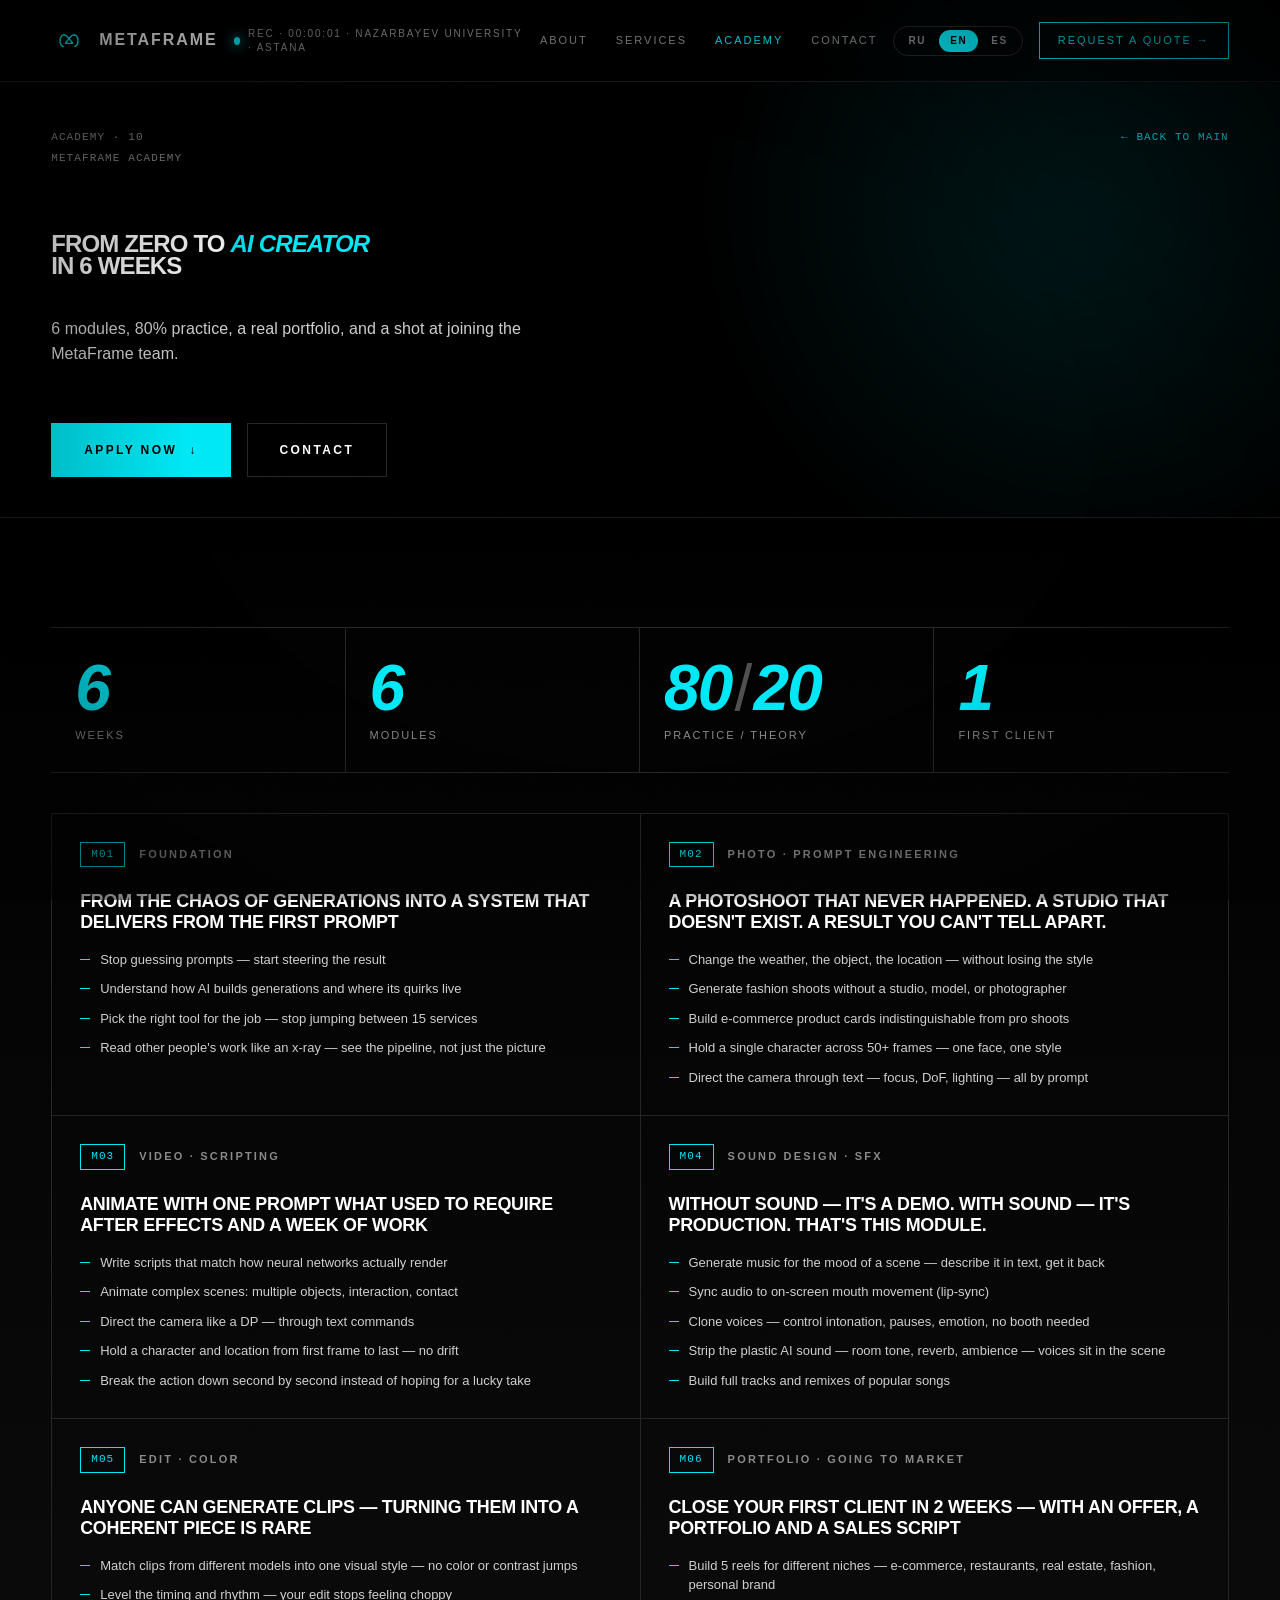
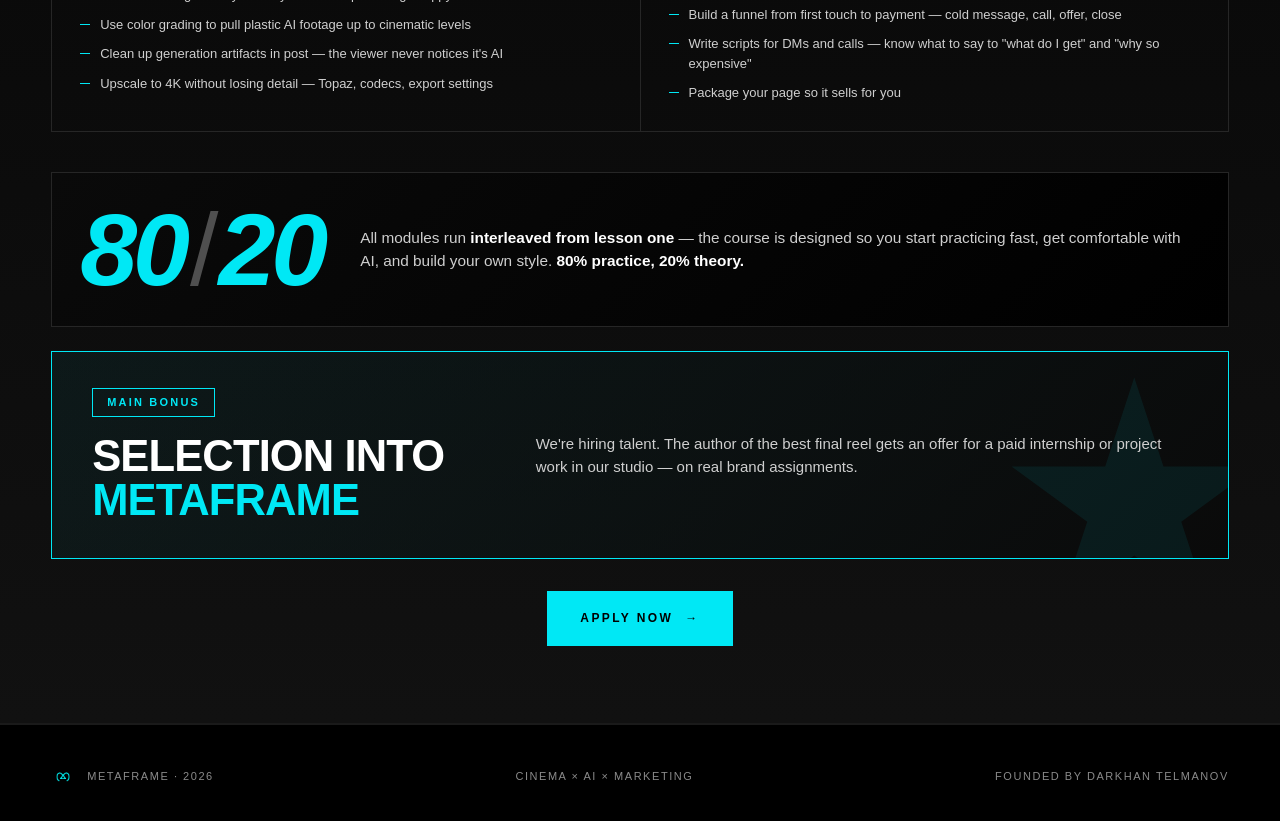
==== academy.html @ d2f4703b "Add files via upload" ====
<!DOCTYPE html>
<html lang="ru">
<head>
<meta charset="UTF-8">
<meta name="viewport" content="width=device-width, initial-scale=1.0">
<title>MetaFrame Academy — От нуля до AI-креатора за 6 недель</title>
<link rel="icon" type="image/png" href="logo.PNG">
<link href="https://fonts.cdnfonts.com/css/gilroy-bold" rel="stylesheet">
<link rel="stylesheet" href="styles.css">
</head>
<body>

<nav class="nav">
<div class="nav-logo"><a href="metaframe.html" style="display:flex;align-items:center;gap:12px"><img src="logo.PNG" alt="MetaFrame"><span class="nav-logo-text">MetaFrame</span></a></div>
<div class="rec-indicator"><span class="rec-dot"></span><span class="rec-text">REC · Nazarbayev University · Astana</span></div>
<div class="nav-menu">
<a href="metaframe.html#about" data-i18n="nav.about">О нас</a>
<a href="metaframe.html#showreel" data-i18n="nav.services">Услуги</a>
<a href="academy.html" class="current" data-i18n="nav.academy">Академия</a>
<a href="metaframe.html#contact" data-i18n="nav.contacts">Контакты</a>
</div>
<div class="lang-switch" role="group" aria-label="Language">
<button class="lang-btn" data-lang="ru" type="button">RU</button>
<button class="lang-btn" data-lang="en" type="button">EN</button>
<button class="lang-btn" data-lang="es" type="button">ES</button>
</div>
<a href="metaframe.html#contact" class="nav-cta" data-i18n="nav.cta">Запросить смету →</a>
</nav>

<section class="hero" style="min-height:auto;padding-top:130px;padding-bottom:40px">
<div class="hero-bg"></div>
<div class="container">
<div class="hero-top reveal">
<div class="hero-top-left">
<span class="mono" data-i18n="course.eyebrow">Академия · 10</span>
<span class="mono" data-i18n="course.meta">MetaFrame Academy</span>
</div>
<div class="hero-coords">
<a href="metaframe.html" class="mono" style="color:var(--cyan);text-decoration:none" data-i18n="course.back_to_main">← На главную</a>
</div>
</div>
<h1 class="hero-title display reveal delay-1" data-i18n-html="course.title" style="margin-bottom:32px">От нуля до <span class="accent">AI-креатора</span><br>за 6 недель</h1>
<div class="hero-actions reveal delay-2">
<p class="hero-subtitle" data-i18n="course.lede">6 модулей, 80% практики, готовое портфолио и шанс попасть в команду MetaFrame.</p>
<div class="hero-cta-row">
<a href="#modules" class="btn btn-primary"><span data-i18n="course.cta">Подать заявку</span> <span class="arrow">↓</span></a>
<a href="metaframe.html#contact" class="btn btn-ghost" data-i18n="nav.contacts">Контакты</a>
</div>
</div>
</div>
</section>

<section class="academy" id="modules">
<div class="container">

<div class="academy-meta reveal">
<div class="a-stat"><div class="num">6</div><div class="lbl" data-i18n="course.s1">недель</div></div>
<div class="a-stat"><div class="num">6</div><div class="lbl" data-i18n="course.s2">модулей</div></div>
<div class="a-stat"><div class="num">80<span class="slash">/</span>20</div><div class="lbl" data-i18n="course.s3">практика / теория</div></div>
<div class="a-stat"><div class="num">1</div><div class="lbl" data-i18n="course.s4">первый клиент</div></div>
</div>

<div class="modules-grid reveal delay-1">
<article class="module-card">
<div class="module-head"><span class="module-num">M01</span><span class="module-tag" data-i18n="course.m1.tag">Фундамент</span></div>
<h3 class="module-title" data-i18n="course.m1.title">Из хаоса генераций — в систему, которая даёт результат с первого промпта</h3>
<ul class="module-list">
<li data-i18n="course.m1.b1">Перестаёшь угадывать промпты — начинаешь управлять результатом</li>
<li data-i18n="course.m1.b2">Разбираешься, как ИИ создаёт генерации и где у него тонкости</li>
<li data-i18n="course.m1.b3">Понимаешь, какой инструмент под какую задачу — без метаний между 15 сервисами</li>
<li data-i18n="course.m1.b4">Читаешь чужие работы как рентген — видишь не картинку, а пайплайн за ней</li>
</ul>
</article>
<article class="module-card">
<div class="module-head"><span class="module-num">M02</span><span class="module-tag" data-i18n="course.m2.tag">Фото · Промпт-инжиниринг</span></div>
<h3 class="module-title" data-i18n="course.m2.title">Фотосессия, которой не было. Студия, которая не существует. Результат, который не отличить.</h3>
<ul class="module-list">
<li data-i18n="course.m2.b1">Меняешь погоду, объект, локацию — без потери стиля</li>
<li data-i18n="course.m2.b2">Генерируешь fashion-фотосессии без студии, модели и фотографа</li>
<li data-i18n="course.m2.b3">Собираешь продуктовые карточки для e-commerce неотличимо от профи-съёмки</li>
<li data-i18n="course.m2.b4">Держишь единого персонажа на 50+ кадров — одно лицо, один стиль</li>
<li data-i18n="course.m2.b5">Управляешь камерой через текст — фокус, ГРИП, схема света, всё промптом</li>
</ul>
</article>
<article class="module-card">
<div class="module-head"><span class="module-num">M03</span><span class="module-tag" data-i18n="course.m3.tag">Видео · Сценаристика</span></div>
<h3 class="module-title" data-i18n="course.m3.title">Анимируешь одним промптом то, что раньше требовало After Effects и неделю работы</h3>
<ul class="module-list">
<li data-i18n="course.m3.b1">Пишешь сценарии под логику нейросетей — то, что модель реально отрендерит</li>
<li data-i18n="course.m3.b2">Анимируешь сложные сцены: несколько объектов, взаимодействие, контакт</li>
<li data-i18n="course.m3.b3">Управляешь камерой как оператор — через текстовые команды</li>
<li data-i18n="course.m3.b4">Держишь персонажа и локацию от первого кадра до последнего — без «дрифта»</li>
<li data-i18n="course.m3.b5">Раскладываешь действие по секундам, а не надеешься на случайный результат</li>
</ul>
</article>
<article class="module-card">
<div class="module-head"><span class="module-num">M04</span><span class="module-tag" data-i18n="course.m4.tag">Саунд-дизайн · SFX</span></div>
<h3 class="module-title" data-i18n="course.m4.title">Без звука — демка. Со звуком — продакшн. Разница — этот модуль.</h3>
<ul class="module-list">
<li data-i18n="course.m4.b1">Генерируешь музыку под настроение сцены — описываешь текстом, получаешь готовое</li>
<li data-i18n="course.m4.b2">Синхронизируешь звук с движением губ в кадре (lip-sync)</li>
<li data-i18n="course.m4.b3">Клонируешь голос — управляешь интонацией, паузами, эмоцией без диктора</li>
<li data-i18n="course.m4.b4">Убираешь «пластиковое» AI-звучание — комната, реверб, фон — голос садится в сцену</li>
<li data-i18n="course.m4.b5">Делаешь полноценные треки и ремиксы популярных песен</li>
</ul>
</article>
<article class="module-card">
<div class="module-head"><span class="module-num">M05</span><span class="module-tag" data-i18n="course.m5.tag">Монтаж · Колор</span></div>
<h3 class="module-title" data-i18n="course.m5.title">Сгенерировать отрывки может каждый — смонтировать в цельную картину единицы</h3>
<ul class="module-list">
<li data-i18n="course.m5.b1">Сводишь клипы из разных моделей в один визуальный стиль — без скачков цвета и контраста</li>
<li data-i18n="course.m5.b2">Выравниваешь тайминг и ритм — монтаж перестаёт быть обрывистым</li>
<li data-i18n="course.m5.b3">Колор-грейдингом вытягиваешь «пластиковую» AI-картинку до кинематографа</li>
<li data-i18n="course.m5.b4">Убираешь артефакты генерации на постпродакшне — зритель не замечает, что это AI</li>
<li data-i18n="course.m5.b5">Апскейлишь до 4K без потери деталей — Topaz, кодеки, настройки экспорта</li>
</ul>
</article>
<article class="module-card">
<div class="module-head"><span class="module-num">M06</span><span class="module-tag" data-i18n="course.m6.tag">Портфолио · Выход в рынок</span></div>
<h3 class="module-title" data-i18n="course.m6.title">Закрываешь первого клиента за 2 недели — с готовым оффером, портфолио и скриптом</h3>
<ul class="module-list">
<li data-i18n="course.m6.b1">Собираешь 5 роликов под разные ниши — e-commerce, рестораны, недвижимость, fashion, личный бренд</li>
<li data-i18n="course.m6.b2">Выстраиваешь воронку от первого касания до оплаты — холодное, созвон, оффер, закрытие</li>
<li data-i18n="course.m6.b3">Пишешь скрипты для переписки и созвонов — знаешь, что отвечать на «а что я получу» и «почему так дорого»</li>
<li data-i18n="course.m6.b4">Упаковываешь страницу так, чтобы она продавала за тебя</li>
</ul>
</article>
</div>

<div class="methodology reveal delay-2">
<div class="method-num">80<span class="slash">/</span>20</div>
<p class="method-text" data-i18n-html="course.method">Все модули идут <strong>в перемешку, начиная с первого урока</strong> — курс направлен на то, чтобы вы скорее начали практиковаться, привыкали к ИИ и нарабатывали свой стиль. <strong>80% практики, 20% теории.</strong></p>
</div>

<div class="academy-bonus reveal delay-3">
<div>
<span class="bonus-tag" data-i18n="course.bonus.tag">Главный бонус</span>
<h3 class="bonus-title" data-i18n-html="course.bonus.title">Отбор в <span style="color:var(--cyan)">MetaFrame</span></h3>
</div>
<p class="bonus-desc" data-i18n="course.bonus.desc">Мы ищем таланты. Автор лучшего финального ролика получает оффер на оплачиваемую стажировку или проектную работу в нашей студии — над реальными заказами для брендов.</p>
</div>

<div class="academy-cta-row reveal delay-3">
<a href="metaframe.html#contact" class="btn btn-primary"><span data-i18n="course.cta">Подать заявку</span> <span class="arrow">→</span></a>
</div>
</div>
</section>

<footer>
<div class="left"><img src="logo.PNG" alt="MetaFrame"><span>MetaFrame · 2026</span></div>
<div>Cinema × AI × Marketing</div>
<div data-i18n="footer.founded">Founded by Darkhan Telmanov</div>
</footer>

<script src="app.js"></script>
</body>
</html>
---- styles.css ----
:root{--bg:#000;--bg-2:#0a0a0a;--bg-3:#111;--line:#1a1a1a;--line-2:#262626;--cyan:#00E8F5;--cyan-soft:#00E8F526;--cyan-dim:#00E8F50d;--fg:#fff;--fg-2:#cfcfcf;--fg-3:#8a8a8a;--fg-4:#4f4f4f;--max:1440px;--gutter:clamp(20px,4vw,56px)}
*{margin:0;padding:0;box-sizing:border-box}
*::selection{background:var(--cyan);color:#000}
html{scroll-behavior:smooth}
body{background:var(--bg);color:var(--fg);font-family:'Gilroy','Helvetica Neue',Arial,sans-serif;font-weight:400;line-height:1.4;-webkit-font-smoothing:antialiased;-moz-osx-font-smoothing:grayscale;overflow-x:hidden}
body::before{content:"";position:fixed;inset:0;pointer-events:none;z-index:999;opacity:.04;mix-blend-mode:overlay;background-image:url("data:image/svg+xml;utf8,<svg xmlns='http://www.w3.org/2000/svg' width='200' height='200'><filter id='n'><feTurbulence type='fractalNoise' baseFrequency='0.9' numOctaves='3' stitchTiles='stitch'/></filter><rect width='100%25' height='100%25' filter='url(%23n)'/></svg>")}
body::after{content:"";position:fixed;inset:0;pointer-events:none;z-index:998;background:radial-gradient(ellipse at center,transparent 50%,rgba(0,0,0,.6) 100%)}
img{display:block;max-width:100%}
a{color:inherit;text-decoration:none}
.eyebrow{font-size:11px;font-weight:700;letter-spacing:.22em;text-transform:uppercase;color:var(--cyan);display:inline-flex;align-items:center;gap:10px}
.eyebrow::before{content:"";width:28px;height:1px;background:var(--cyan)}
.display{font-family:'Gilroy',sans-serif;font-weight:800;line-height:.92;letter-spacing:-.035em;text-transform:uppercase}
.h1{font-size:clamp(46px,8.5vw,140px)}
.h2{font-size:clamp(34px,5vw,72px)}
.h3{font-size:clamp(24px,3vw,42px)}
.lede{font-size:clamp(16px,1.4vw,20px);line-height:1.55;color:var(--fg-2);max-width:60ch;font-weight:400}
.mono{font-family:'JetBrains Mono','SF Mono',Menlo,monospace;font-size:11px;letter-spacing:.1em;color:var(--fg-3);text-transform:uppercase}
.nav{position:fixed;top:0;left:0;right:0;z-index:100;padding:22px var(--gutter);display:flex;align-items:center;justify-content:space-between;gap:16px;backdrop-filter:blur(12px);-webkit-backdrop-filter:blur(12px);background:rgba(0,0,0,.55);border-bottom:1px solid var(--line)}
.nav-logo{display:flex;align-items:center;gap:12px;flex-shrink:0}
.nav-logo img{width:36px;height:36px;object-fit:contain}
.nav-logo-text{font-weight:800;font-size:16px;letter-spacing:.12em;text-transform:uppercase}
.rec-indicator{display:flex;align-items:center;gap:8px;font-size:10px;letter-spacing:.18em;color:var(--fg-3);text-transform:uppercase}
.rec-dot{width:8px;height:8px;border-radius:50%;background:var(--cyan);box-shadow:0 0 12px var(--cyan);animation:blink 1.6s infinite}
@keyframes blink{0%,100%{opacity:1}50%{opacity:.25}}
.nav-menu{display:flex;gap:28px}
.nav-menu a{font-size:11px;letter-spacing:.18em;text-transform:uppercase;color:var(--fg-3);transition:color .2s}
.nav-menu a:hover,.nav-menu a.current{color:var(--cyan)}
.nav-cta{padding:10px 18px;border:1px solid var(--cyan);color:var(--cyan);font-size:11px;letter-spacing:.18em;text-transform:uppercase;transition:all .25s;white-space:nowrap}
.nav-cta:hover{background:var(--cyan);color:#000}
.lang-switch{display:flex;align-items:center;gap:2px;border:1px solid var(--line-2);border-radius:999px;padding:3px;flex-shrink:0}
.lang-btn{background:transparent;border:0;color:var(--fg-3);font-family:inherit;font-size:10px;font-weight:700;letter-spacing:.16em;text-transform:uppercase;padding:6px 11px;border-radius:999px;cursor:pointer;transition:all .2s;line-height:1}
.lang-btn:hover{color:var(--fg)}
.lang-btn.active{background:var(--cyan);color:#000}
@media(max-width:1100px){.nav-menu{display:none}}
@media(max-width:700px){.rec-indicator{display:none}.nav-logo-text{display:none}}
section{padding:clamp(48px,6vw,96px) var(--gutter);position:relative}
.section-head{display:flex;flex-direction:column;gap:18px;margin-bottom:40px;max-width:var(--max);margin-left:auto;margin-right:auto;width:100%}
.section-meta{display:flex;justify-content:space-between;align-items:flex-end;gap:32px;flex-wrap:wrap}
.container{max-width:var(--max);margin:0 auto;width:100%}
.frame-markers{position:absolute;inset:32px var(--gutter);pointer-events:none}
.frame-markers::before,.frame-markers::after{content:"";position:absolute;width:14px;height:14px;border-color:var(--fg-4);border-style:solid;border-width:0}
.frame-markers::before{top:0;left:0;border-top-width:1px;border-left-width:1px}
.frame-markers::after{bottom:0;right:0;border-bottom-width:1px;border-right-width:1px}
.hero{min-height:100vh;display:flex;flex-direction:column;justify-content:center;padding-top:140px;padding-bottom:60px;position:relative;overflow:hidden}
.hero-bg{position:absolute;inset:0;z-index:-1;pointer-events:none}
.hero-bg::before{content:"";position:absolute;width:80vw;height:80vw;max-width:900px;max-height:900px;top:40%;right:-20%;transform:translateY(-50%);border-radius:50%;background:radial-gradient(circle,var(--cyan) 0%,transparent 60%);opacity:.1;filter:blur(40px);animation:float 14s ease-in-out infinite}
@keyframes float{0%,100%{transform:translate(0,-50%) scale(1)}50%{transform:translate(-30px,-55%) scale(1.05)}}
.hero-top{display:flex;justify-content:space-between;align-items:flex-start;margin-bottom:60px;flex-wrap:wrap;gap:24px}
.hero-top-left .mono{display:block;margin-bottom:6px}
.hero-coords{text-align:right}
.hero-coords .mono{display:block}
.hero-title{margin-bottom:48px;position:relative}
.hero-title .line{display:block;overflow:hidden}
.hero-title .accent{color:var(--cyan);font-style:italic;font-weight:800}
.hero-title .symbol{display:inline-block;color:var(--cyan);transform:translateY(-.1em);margin:0 .05em;font-weight:200}
.hero-bottom{display:grid;grid-template-columns:1.5fr 1fr;gap:60px;align-items:flex-end;margin-top:48px}
@media(max-width:800px){.hero-bottom{grid-template-columns:1fr;gap:32px}}
.hero-tags{display:flex;gap:8px;flex-wrap:wrap;margin-top:24px}
.tag{padding:7px 14px;border:1px solid var(--line-2);border-radius:999px;font-size:11px;letter-spacing:.16em;text-transform:uppercase;color:var(--fg-2)}
.tag.tag-cyan{border-color:var(--cyan);color:var(--cyan)}
.hero-cta-row{display:flex;gap:16px;flex-wrap:wrap;margin-top:28px}
.btn{padding:18px 32px;font-size:12px;letter-spacing:.2em;text-transform:uppercase;font-weight:700;transition:all .25s ease;display:inline-flex;align-items:center;gap:12px;border:1px solid transparent;cursor:pointer}
.btn-primary{background:var(--cyan);color:#000}
.btn-primary:hover{background:#fff;transform:translateY(-2px)}
.btn-ghost{border-color:var(--line-2);color:var(--fg)}
.btn-ghost:hover{border-color:var(--cyan);color:var(--cyan)}
.btn .arrow{display:inline-block;transition:transform .2s}
.btn:hover .arrow{transform:translateX(4px)}
.scroll-hint{position:absolute;bottom:32px;left:50%;transform:translateX(-50%);font-size:10px;letter-spacing:.22em;color:var(--fg-3);text-transform:uppercase;display:flex;flex-direction:column;align-items:center;gap:12px}
.scroll-hint .line{width:1px;height:40px;background:linear-gradient(to bottom,var(--cyan),transparent);animation:scroll-line 2s ease-in-out infinite}
@keyframes scroll-line{0%,100%{transform:scaleY(1);transform-origin:top;opacity:1}50%{transform:scaleY(.3);transform-origin:top;opacity:.5}}
.founder{background:var(--bg);border-top:1px solid var(--line);border-bottom:1px solid var(--line)}
.founder-grid{display:grid;grid-template-columns:1fr 1.4fr;gap:80px;align-items:flex-start}
@media(max-width:900px){.founder-grid{grid-template-columns:1fr;gap:40px}}
.founder-card{border:1px solid var(--line-2);padding:24px;position:sticky;top:110px;background:linear-gradient(135deg,var(--bg-2),var(--bg))}
@media(max-width:900px){.founder-card{position:relative;top:0;padding:20px}}
.founder-card .role-tag{color:var(--cyan);font-size:11px;letter-spacing:.2em;text-transform:uppercase;margin-bottom:28px}
.founder-name{font-size:clamp(28px,3vw,38px);font-weight:800;letter-spacing:-.02em;line-height:1;margin-bottom:6px}
.founder-position{color:var(--fg-2);font-size:14px;margin-bottom:20px}
.founder-stats{display:flex;flex-direction:column;gap:16px;border-top:1px solid var(--line);padding-top:24px;margin-top:24px}
.founder-stat{display:flex;justify-content:space-between;gap:16px;font-size:13px}
.founder-stat .label{color:var(--fg-3);text-transform:uppercase;letter-spacing:.12em;font-size:11px}
.founder-stat .value{color:var(--fg);text-align:right}
.founder-stat .value.cyan{color:var(--cyan)}
.founder-text{display:flex;flex-direction:column;gap:18px}
.founder-text p{font-size:clamp(15px,1.15vw,18px);line-height:1.5;color:var(--fg-2)}
.founder-text p strong{color:var(--fg);font-weight:700}
.founder-text .highlight{color:var(--cyan);font-weight:600}
.founder-quote{border-left:2px solid var(--cyan);padding:10px 20px;font-size:clamp(17px,1.5vw,22px);line-height:1.3;font-weight:600;color:var(--fg);margin-top:8px}
.pillars-grid{display:grid;grid-template-columns:repeat(3,1fr);gap:0;border-top:1px solid var(--line-2);border-left:1px solid var(--line-2)}
@media(max-width:900px){.pillars-grid{grid-template-columns:1fr}}
.pillar{padding:32px 28px;border-right:1px solid var(--line-2);border-bottom:1px solid var(--line-2);transition:background .3s;position:relative}
.pillar:hover{background:var(--bg-2)}
.pillar-num{font-size:12px;color:var(--cyan);letter-spacing:.18em;margin-bottom:36px;font-weight:700}
.pillar-title{font-size:clamp(22px,2.2vw,32px);font-weight:800;line-height:1.05;letter-spacing:-.02em;margin-bottom:18px;text-transform:uppercase}
.pillar-text{color:var(--fg-3);font-size:15px;line-height:1.55}
.showcase-head{display:grid;grid-template-columns:1fr 1fr;gap:40px;align-items:flex-end;margin-bottom:36px}
@media(max-width:800px){.showcase-head{grid-template-columns:1fr;gap:20px;margin-bottom:24px}}
.showcase-tag{display:inline-flex;align-items:center;gap:12px;color:var(--cyan);font-size:11px;letter-spacing:.22em;text-transform:uppercase;margin-bottom:20px}
.showcase-tag .num{border:1px solid var(--cyan);padding:2px 8px;font-size:10px}
.showcase-title{font-size:clamp(30px,4vw,56px);font-weight:800;line-height:.95;letter-spacing:-.03em;text-transform:uppercase}
.showcase-title .accent{color:var(--cyan);font-style:italic}
.showcase-desc{color:var(--fg-2);font-size:clamp(15px,1.2vw,18px);line-height:1.55}
.video-grid{display:grid;gap:18px}
.video-grid.cols-4{grid-template-columns:repeat(4,1fr)}
.video-grid.cols-3{grid-template-columns:repeat(3,1fr)}
.video-grid.cols-2{grid-template-columns:repeat(2,1fr)}
@media(max-width:1200px){.video-grid.cols-4{grid-template-columns:repeat(2,1fr)}}
@media(max-width:1000px){.video-grid.cols-3{grid-template-columns:repeat(2,1fr)}}
@media(max-width:700px){.video-grid.cols-4,.video-grid.cols-3{grid-template-columns:1fr}.video-grid.cols-2{grid-template-columns:1fr}}
.video-slot{position:relative;background:var(--bg-2);border:1px solid var(--line-2);overflow:hidden;transition:all .3s ease}
.video-slot:hover{border-color:var(--cyan);transform:translateY(-4px)}
.aspect-16x9{aspect-ratio:16/9}
.aspect-9x16{aspect-ratio:9/16}
.aspect-poster{aspect-ratio:9/16}
.video-slot iframe{width:100%;height:100%;border:0;display:block}
.video-thumb{display:block;cursor:pointer;text-decoration:none}
.video-thumb img{width:100%;height:100%;object-fit:cover;display:block;transition:transform .8s ease}
.video-thumb:hover img{transform:scale(1.04)}
.video-thumb-overlay{position:absolute;inset:0;display:flex;flex-direction:column;align-items:center;justify-content:center;gap:18px;background:linear-gradient(180deg,rgba(0,0,0,.15) 0%,rgba(0,0,0,.55) 100%);transition:background .3s}
.video-thumb:hover .video-thumb-overlay{background:linear-gradient(180deg,rgba(0,0,0,.25) 0%,rgba(0,0,0,.78) 100%)}
.video-thumb:hover .play-icon{background:var(--cyan);color:#000;box-shadow:0 0 40px var(--cyan-soft);transform:scale(1.05)}
.video-thumb-title{color:#fff;font-size:14px;letter-spacing:.2em;text-transform:uppercase;font-weight:800;text-align:center;padding:0 12px}
.video-thumb-tag{position:absolute;top:14px;left:14px;font-size:10px;letter-spacing:.2em;color:var(--cyan);text-transform:uppercase;font-weight:700;background:rgba(0,0,0,.55);padding:6px 11px;border-radius:999px;backdrop-filter:blur(4px);-webkit-backdrop-filter:blur(4px);z-index:2}
.video-thumb-yt{position:absolute;bottom:14px;right:14px;font-size:10px;letter-spacing:.18em;color:var(--fg-2);text-transform:uppercase;opacity:0;transition:opacity .3s;z-index:2;font-weight:600}
.video-thumb:hover .video-thumb-yt{opacity:1;color:var(--cyan)}
.slot-placeholder{position:absolute;inset:0;display:flex;flex-direction:column;align-items:center;justify-content:center;text-align:center;background:radial-gradient(circle at 50% 50%,var(--cyan-dim) 0%,transparent 70%),linear-gradient(135deg,var(--bg-3),var(--bg-2));color:var(--fg-3);padding:24px;gap:16px}
.slot-placeholder::before{content:"";position:absolute;inset:12px;border:1px dashed var(--line-2)}
.slot-num{font-size:11px;letter-spacing:.2em;color:var(--cyan);text-transform:uppercase;margin-bottom:4px}
.play-icon{width:56px;height:56px;border:1px solid var(--cyan);border-radius:50%;display:flex;align-items:center;justify-content:center;color:var(--cyan);font-size:18px;transition:all .3s}
.video-slot:hover .play-icon{background:var(--cyan);color:#000;box-shadow:0 0 30px var(--cyan-soft)}
.slot-label{font-size:12px;letter-spacing:.16em;text-transform:uppercase;color:var(--fg-3)}
.slot-hint{font-size:10px;color:var(--fg-4);letter-spacing:.1em;max-width:240px;line-height:1.5;margin-top:8px}
.slot-instructions{margin-top:24px;padding:16px 20px;border:1px dashed var(--line-2);border-radius:4px;font-size:12px;color:var(--fg-3);line-height:1.7;background:var(--bg-2)}
.slot-instructions code{font-family:'JetBrains Mono',monospace;color:var(--cyan);font-size:11px;background:rgba(0,232,245,.06);padding:2px 8px;border-radius:3px}
.social-callout{display:grid;grid-template-columns:1fr 1.3fr;gap:28px;align-items:center;margin-bottom:28px;padding:20px 24px;border:1px solid var(--line-2);background:linear-gradient(135deg,var(--bg-2),var(--bg));position:relative;overflow:hidden}
@media(max-width:900px){.social-callout{grid-template-columns:1fr;gap:18px;padding:18px 20px}}
.social-callout::before{content:"∞";position:absolute;right:-30px;bottom:-70px;font-size:200px;color:var(--cyan);opacity:.06;font-family:'Gilroy',sans-serif;font-weight:100;line-height:1;pointer-events:none}
.social-callout-big{font-size:clamp(22px,2.4vw,36px);font-weight:800;line-height:.95;letter-spacing:-.03em;text-transform:uppercase}
.social-callout-big .accent{color:var(--cyan)}
.social-callout-big .strike{color:var(--fg-4);text-decoration:line-through;text-decoration-color:var(--cyan)}
.social-callout-side{display:flex;flex-direction:column;gap:0}
.social-callout-side .row{display:flex;justify-content:space-between;padding:9px 0;border-bottom:1px solid var(--line);font-size:13px;gap:16px}
.social-callout-side .row:last-child{border-bottom:none}
.social-callout-side .row .lbl{color:var(--fg-3);text-transform:uppercase;letter-spacing:.12em;font-size:10px}
.social-callout-side .row .val{font-weight:700;text-align:right}
.social-callout-side .row .val.cyan{color:var(--cyan)}
.poster-grid{display:grid;grid-template-columns:1fr 1fr 1fr;gap:20px}
@media(max-width:900px){.poster-grid{grid-template-columns:1fr 1fr}}
@media(max-width:600px){.poster-grid{grid-template-columns:1fr}}
.poster-slot{border:1px solid var(--line-2);background:var(--bg-2);position:relative;overflow:hidden;transition:all .3s}
.poster-slot:hover{border-color:var(--cyan);transform:translateY(-4px)}
.poster-slot .slot-placeholder{background:repeating-linear-gradient(45deg,var(--bg-3) 0,var(--bg-3) 12px,var(--bg-2) 12px,var(--bg-2) 24px)}
.use-cases{display:flex;flex-wrap:wrap;gap:10px;margin-top:36px}
.use-case{border:1px solid var(--line-2);padding:10px 16px;font-size:12px;letter-spacing:.08em;color:var(--fg-2);text-transform:uppercase;border-radius:999px;transition:all .2s}
.use-case:hover{border-color:var(--cyan);color:var(--cyan)}
.led-feature{display:grid;grid-template-columns:2fr 1fr;gap:24px;margin-top:32px}
@media(max-width:900px){.led-feature{grid-template-columns:1fr}}
.led-main{border:1px solid var(--line-2);background:var(--bg-2);aspect-ratio:21/9;position:relative;overflow:hidden}
.led-main .slot-placeholder{background:radial-gradient(circle at 20% 50%,var(--cyan-dim) 0%,transparent 50%),radial-gradient(circle at 80% 50%,rgba(0,232,245,.05) 0%,transparent 50%),linear-gradient(135deg,var(--bg-3),#000)}
.led-side{display:grid;grid-template-rows:1fr 1fr;gap:24px}
@media(max-width:900px){.led-side{grid-template-columns:1fr 1fr;grid-template-rows:auto}}
.led-small{border:1px solid var(--line-2);background:var(--bg-2);aspect-ratio:16/9;position:relative;overflow:hidden}
.photo-grid{display:grid;grid-template-columns:repeat(4,1fr);gap:16px}
@media(max-width:1000px){.photo-grid{grid-template-columns:repeat(3,1fr)}}
@media(max-width:700px){.photo-grid{grid-template-columns:repeat(2,1fr)}}
.photo-slot{background:var(--bg-2);border:1px solid var(--line-2);aspect-ratio:4/5;position:relative;overflow:hidden;transition:all .3s}
.photo-slot:hover{border-color:var(--cyan);transform:translateY(-3px)}
.photo-slot .slot-placeholder{background:linear-gradient(135deg,var(--bg-3) 0%,var(--bg-2) 100%)}
.photo-slot.wide{aspect-ratio:1/1;grid-column:span 2}
@media(max-width:700px){.photo-slot.wide{grid-column:span 1;aspect-ratio:4/5}}
.ext-grid{display:grid;grid-template-columns:repeat(4,1fr);gap:0;border-top:1px solid var(--line-2);border-left:1px solid var(--line-2)}
@media(max-width:1100px){.ext-grid{grid-template-columns:repeat(2,1fr)}}
@media(max-width:600px){.ext-grid{grid-template-columns:1fr}}
.ext-item{padding:40px 28px;border-right:1px solid var(--line-2);border-bottom:1px solid var(--line-2);transition:all .3s;position:relative;cursor:default}
.ext-item:hover{background:var(--bg-2)}
.ext-item::after{content:"→";position:absolute;top:28px;right:28px;color:var(--fg-4);font-size:14px;transition:all .3s}
.ext-item:hover::after{color:var(--cyan);transform:translate(4px,-4px)}
.ext-icon{width:32px;height:32px;margin-bottom:28px;color:var(--cyan)}
.ext-title{font-size:18px;font-weight:800;text-transform:uppercase;letter-spacing:-.01em;margin-bottom:12px;line-height:1.15}
.ext-desc{font-size:13px;color:var(--fg-3);line-height:1.55}
.stats{background:var(--bg);border-top:1px solid var(--line);border-bottom:1px solid var(--line)}
.stats-grid{display:grid;grid-template-columns:repeat(4,1fr);gap:0}
@media(max-width:900px){.stats-grid{grid-template-columns:repeat(2,1fr)}}
.stat{padding:36px 24px;border-right:1px solid var(--line-2);text-align:left}
.stat:last-child{border-right:none}
.stat-num{font-size:clamp(40px,6vw,84px);font-weight:800;color:var(--cyan);line-height:1;letter-spacing:-.04em;margin-bottom:12px}
.stat-lbl{font-size:11px;text-transform:uppercase;letter-spacing:.18em;color:var(--fg-3);line-height:1.5}
@media(max-width:900px){.stat:nth-child(2){border-right:none}.stat:nth-child(odd){border-right:1px solid var(--line-2)}}
.cta{text-align:center;position:relative}
.cta-bg{position:absolute;inset:0;z-index:-1;background:radial-gradient(ellipse at center,var(--cyan-dim) 0%,transparent 60%)}
.cta-title{font-size:clamp(40px,8vw,130px);font-weight:800;line-height:.92;letter-spacing:-.04em;text-transform:uppercase;margin-bottom:32px}
.cta-title .accent{color:var(--cyan);font-style:italic}
.cta-sub{font-size:18px;color:var(--fg-2);max-width:60ch;margin:0 auto 40px;line-height:1.6}
.cta-contacts{display:flex;justify-content:center;gap:40px;margin-top:64px;flex-wrap:wrap;border-top:1px solid var(--line);border-bottom:1px solid var(--line);padding:32px 0}
.contact-block{display:flex;flex-direction:column;gap:8px;text-align:left}
.contact-block .lbl{font-size:11px;text-transform:uppercase;letter-spacing:.2em;color:var(--fg-3)}
.contact-block .val{font-size:18px;font-weight:700;color:var(--fg);transition:color .2s}
a.contact-block:hover .val{color:var(--cyan)}
footer{padding:40px var(--gutter) 32px;border-top:1px solid var(--line);display:flex;justify-content:space-between;align-items:center;flex-wrap:wrap;gap:16px;font-size:11px;letter-spacing:.14em;text-transform:uppercase;color:var(--fg-3)}
footer img{width:24px;height:24px}
footer .left{display:flex;align-items:center;gap:12px}
/* Hero (simplified) */
.hero-actions{display:flex;flex-direction:column;gap:28px;max-width:780px;margin-top:40px}
.hero-subtitle{font-size:clamp(15px,1.25vw,19px);color:var(--fg-2);line-height:1.55;letter-spacing:.005em;max-width:58ch;margin:0}
.hero-subtitle .accent{color:var(--cyan);font-weight:600}
/* Academy teaser (on main page) */
.academy-teaser{background:linear-gradient(180deg,var(--bg) 0%,var(--bg-3) 100%);border-top:1px solid var(--line);border-bottom:1px solid var(--line)}
.teaser-inner{display:grid;grid-template-columns:1.3fr 1fr;gap:56px;align-items:center}
@media(max-width:900px){.teaser-inner{grid-template-columns:1fr;gap:28px}}
.teaser-left .section-meta{margin-bottom:14px;justify-content:flex-start;align-items:center;gap:16px}
.teaser-left h2{margin:0 0 14px 0}
.teaser-left .lede{margin:0}
.teaser-right{display:flex;flex-direction:column;gap:24px;align-items:flex-start}
.teaser-stats{display:grid;grid-template-columns:repeat(3,1fr);gap:0;border-top:1px solid var(--line-2);border-bottom:1px solid var(--line-2);width:100%}
.teaser-stat{padding:18px 16px;border-right:1px solid var(--line-2);text-align:left}
.teaser-stat:last-child{border-right:none}
.teaser-stat .num{font-size:clamp(28px,3.2vw,42px);font-weight:800;color:var(--cyan);line-height:1;letter-spacing:-.03em;font-style:italic}
.teaser-stat .num .slash{color:var(--fg-4);font-style:normal;font-weight:200;margin:0 .05em}
.teaser-stat .lbl{font-size:10px;text-transform:uppercase;letter-spacing:.18em;color:var(--fg-3);margin-top:6px}
/* Academy / Courses */
.academy{position:relative;background:linear-gradient(180deg,var(--bg) 0%,var(--bg-3) 100%);border-top:1px solid var(--line);border-bottom:1px solid var(--line)}
.academy-headline{display:grid;grid-template-columns:1.4fr 1fr;gap:60px;align-items:flex-end;margin-top:24px}
@media(max-width:900px){.academy-headline{grid-template-columns:1fr;gap:24px}}
.academy-headline .lede{margin-top:0}
.academy-meta{display:grid;grid-template-columns:repeat(4,1fr);gap:0;border-top:1px solid var(--line-2);border-bottom:1px solid var(--line-2);margin:32px 0 40px}
.a-stat{padding:28px 24px;border-right:1px solid var(--line-2);text-align:left}
.a-stat:last-child{border-right:none}
.a-stat .num{font-size:clamp(36px,5vw,72px);font-weight:800;color:var(--cyan);line-height:1;letter-spacing:-.03em;margin-bottom:8px;font-style:italic}
.a-stat .num .slash{color:var(--fg-4);font-style:normal;font-weight:200;margin:0 .05em}
.a-stat .lbl{font-size:11px;text-transform:uppercase;letter-spacing:.18em;color:var(--fg-3)}
@media(max-width:900px){.academy-meta{grid-template-columns:1fr 1fr}.a-stat:nth-child(2){border-right:none}.a-stat:nth-child(odd){border-right:1px solid var(--line-2)}}
@media(max-width:500px){.academy-meta{grid-template-columns:1fr}.a-stat{border-right:none!important;border-bottom:1px solid var(--line-2);padding:20px 24px}.a-stat:last-child{border-bottom:none}}
.modules-grid{display:grid;grid-template-columns:repeat(2,1fr);gap:0;border-top:1px solid var(--line-2);border-left:1px solid var(--line-2)}
@media(max-width:900px){.modules-grid{grid-template-columns:1fr}}
.module-card{padding:28px 28px;border-right:1px solid var(--line-2);border-bottom:1px solid var(--line-2);transition:background .3s ease;position:relative;background:transparent}
.module-card:hover{background:var(--bg-2)}
.module-head{display:flex;align-items:center;gap:14px;margin-bottom:24px;flex-wrap:wrap}
.module-num{font-family:'JetBrains Mono','SF Mono',Menlo,monospace;font-size:11px;letter-spacing:.1em;color:var(--cyan);border:1px solid var(--cyan);padding:4px 10px}
.module-tag{font-size:11px;letter-spacing:.2em;text-transform:uppercase;color:var(--fg-3);font-weight:700}
.module-title{font-size:clamp(17px,1.4vw,22px);font-weight:800;line-height:1.2;letter-spacing:-.015em;color:var(--fg);margin-bottom:16px;text-transform:uppercase}
.module-list{list-style:none;padding:0;margin:0;display:flex;flex-direction:column;gap:10px}
.module-list li{position:relative;padding-left:20px;color:var(--fg-2);font-size:13px;line-height:1.5}
.module-list li::before{content:"";position:absolute;left:0;top:9px;width:10px;height:1px;background:var(--cyan)}
.methodology{display:flex;align-items:center;gap:36px;margin:40px 0 0;padding:28px;border:1px solid var(--line-2);background:linear-gradient(135deg,var(--bg-2),var(--bg))}
@media(max-width:700px){.methodology{flex-direction:column;align-items:flex-start;gap:20px;padding:28px}}
.method-num{font-size:clamp(56px,8vw,110px);font-weight:800;color:var(--cyan);line-height:.95;letter-spacing:-.04em;font-style:italic;white-space:nowrap}
.method-num .slash{color:var(--fg-4);font-style:normal;font-weight:200;margin:0 .04em}
.method-text{font-size:clamp(15px,1.2vw,18px);color:var(--fg-2);line-height:1.55;flex:1}
.method-text strong{color:var(--fg);font-weight:700}
.academy-bonus{margin-top:24px;padding:36px 40px;border:1px solid var(--cyan);background:linear-gradient(135deg,var(--cyan-dim) 0%,var(--bg-2) 100%);position:relative;overflow:hidden;display:grid;grid-template-columns:1fr 1.6fr;gap:36px;align-items:center}
@media(max-width:900px){.academy-bonus{grid-template-columns:1fr;gap:24px;padding:36px}}
.academy-bonus::before{content:"★";position:absolute;right:-50px;bottom:-100px;font-size:320px;color:var(--cyan);opacity:.07;line-height:1;pointer-events:none;font-family:'Gilroy',sans-serif}
.bonus-tag{display:inline-block;font-size:11px;letter-spacing:.2em;text-transform:uppercase;color:var(--cyan);font-weight:700;border:1px solid var(--cyan);padding:6px 14px;margin-bottom:18px}
.bonus-title{font-size:clamp(28px,3.4vw,48px);font-weight:800;letter-spacing:-.02em;line-height:1;text-transform:uppercase;margin:0}
.bonus-desc{font-size:clamp(15px,1.15vw,17px);line-height:1.55;color:var(--fg-2);margin:0;position:relative;z-index:1}
.academy-cta-row{margin-top:32px;display:flex;justify-content:center;gap:16px;flex-wrap:wrap}
.reveal{opacity:0;transform:translateY(40px);transition:opacity 1s cubic-bezier(.25,1,.5,1),transform 1s cubic-bezier(.25,1,.5,1)}
.reveal.in{opacity:1;transform:translateY(0)}
.reveal.delay-1{transition-delay:.1s}
.reveal.delay-2{transition-delay:.2s}
.reveal.delay-3{transition-delay:.3s}
.reveal.delay-4{transition-delay:.4s}
.hero .reveal{transition-duration:1.2s}
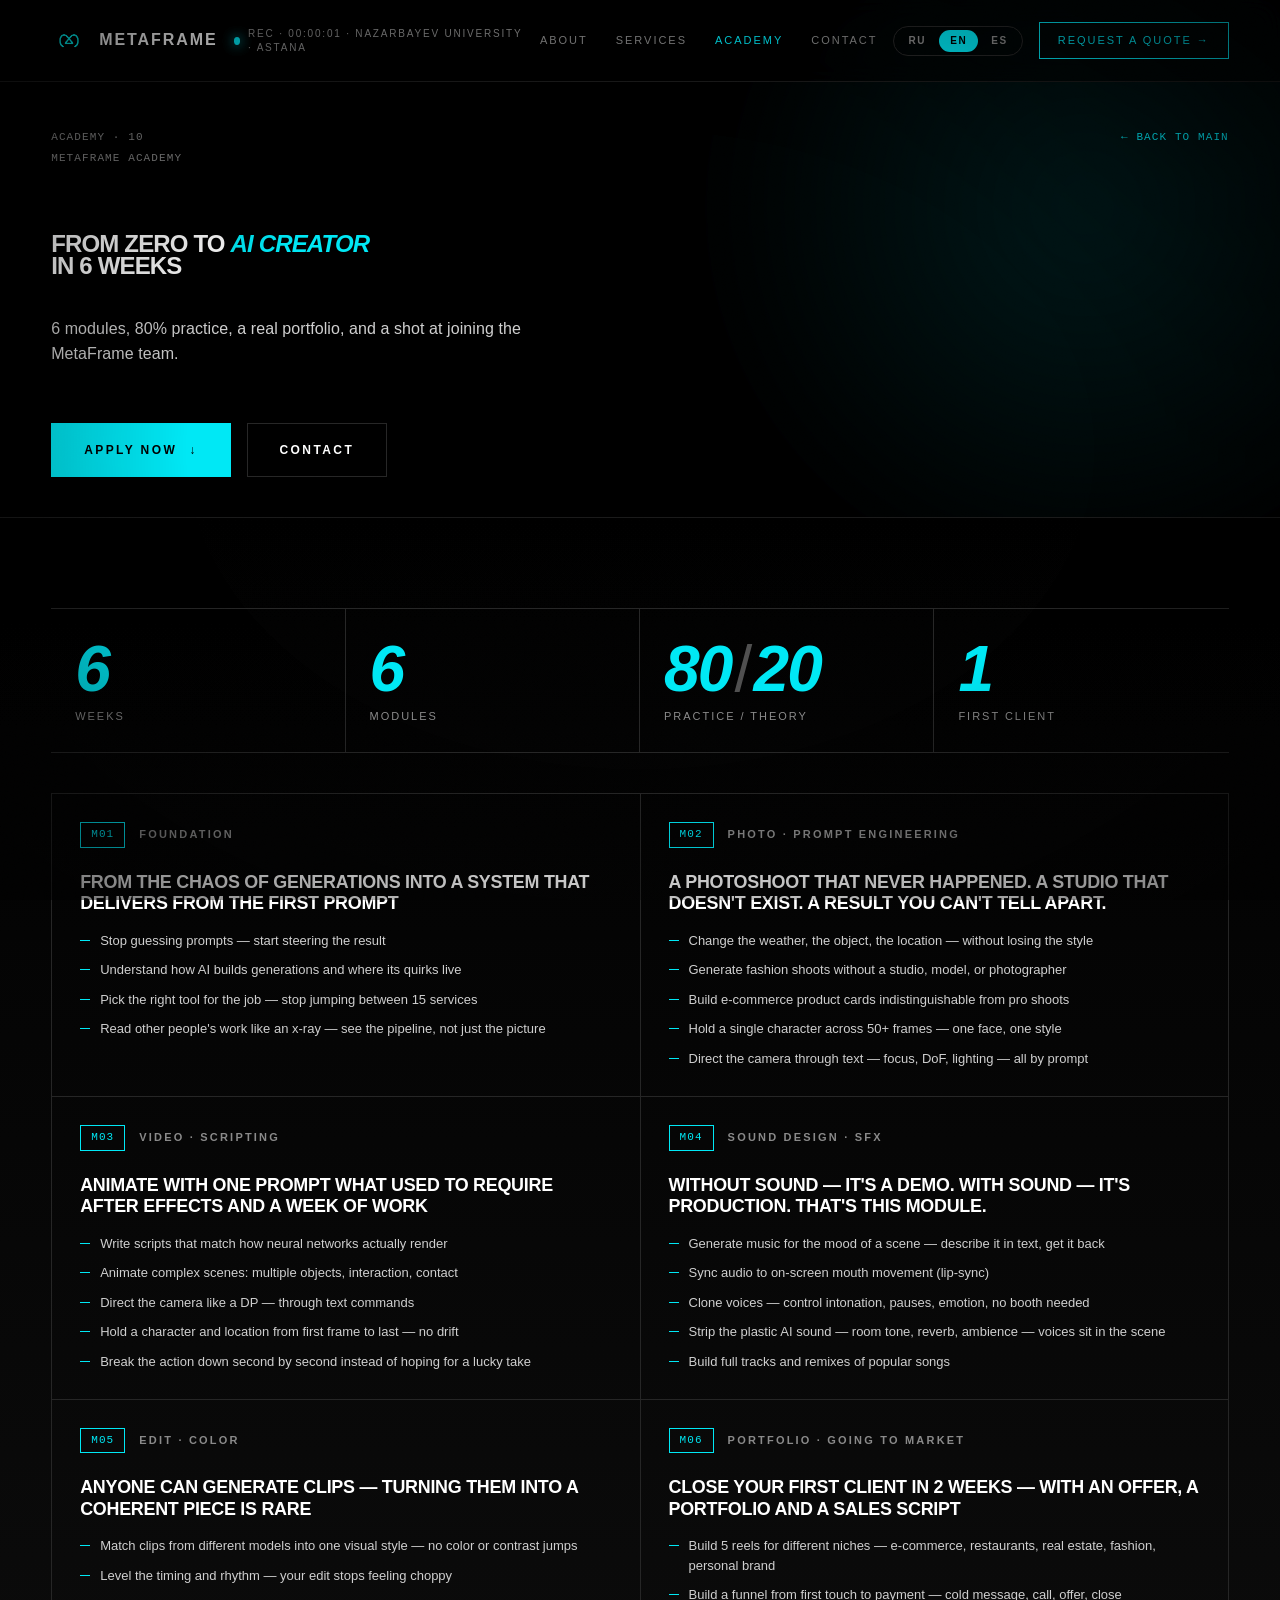
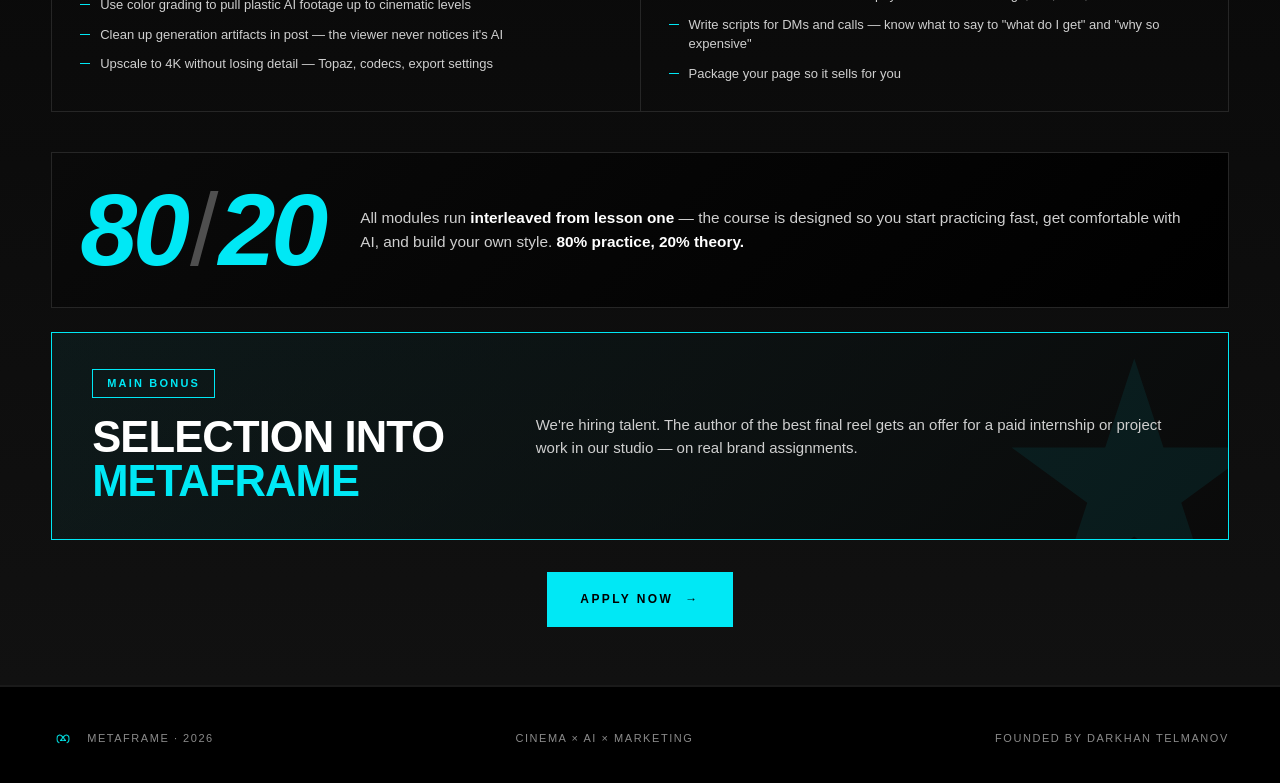
==== commit 4df6ad0d: "Add files via upload" ====
--- a/academy.html
+++ b/academy.html
@@ -11,20 +11,20 @@
 <body>
 
 <nav class="nav">
-<div class="nav-logo"><a href="metaframe.html" style="display:flex;align-items:center;gap:12px"><img src="logo.PNG" alt="MetaFrame"><span class="nav-logo-text">MetaFrame</span></a></div>
+<div class="nav-logo"><a href="index.html" style="display:flex;align-items:center;gap:12px"><img src="logo.PNG" alt="MetaFrame"><span class="nav-logo-text">MetaFrame</span></a></div>
 <div class="rec-indicator"><span class="rec-dot"></span><span class="rec-text">REC · Nazarbayev University · Astana</span></div>
 <div class="nav-menu">
-<a href="metaframe.html#about" data-i18n="nav.about">О нас</a>
-<a href="metaframe.html#showreel" data-i18n="nav.services">Услуги</a>
+<a href="index.html#about" data-i18n="nav.about">О нас</a>
+<a href="index.html#showreel" data-i18n="nav.services">Услуги</a>
 <a href="academy.html" class="current" data-i18n="nav.academy">Академия</a>
-<a href="metaframe.html#contact" data-i18n="nav.contacts">Контакты</a>
+<a href="index.html#contact" data-i18n="nav.contacts">Контакты</a>
 </div>
 <div class="lang-switch" role="group" aria-label="Language">
 <button class="lang-btn" data-lang="ru" type="button">RU</button>
 <button class="lang-btn" data-lang="en" type="button">EN</button>
 <button class="lang-btn" data-lang="es" type="button">ES</button>
 </div>
-<a href="metaframe.html#contact" class="nav-cta" data-i18n="nav.cta">Запросить смету →</a>
+<a href="index.html#contact" class="nav-cta" data-i18n="nav.cta">Запросить смету →</a>
 </nav>
 
 <section class="hero" style="min-height:auto;padding-top:130px;padding-bottom:40px">
@@ -36,7 +36,7 @@
 <span class="mono" data-i18n="course.meta">MetaFrame Academy</span>
 </div>
 <div class="hero-coords">
-<a href="metaframe.html" class="mono" style="color:var(--cyan);text-decoration:none" data-i18n="course.back_to_main">← На главную</a>
+<a href="index.html" class="mono" style="color:var(--cyan);text-decoration:none" data-i18n="course.back_to_main">← На главную</a>
 </div>
 </div>
 <h1 class="hero-title display reveal delay-1" data-i18n-html="course.title" style="margin-bottom:32px">От нуля до <span class="accent">AI-креатора</span><br>за 6 недель</h1>
@@ -44,7 +44,7 @@
 <p class="hero-subtitle" data-i18n="course.lede">6 модулей, 80% практики, готовое портфолио и шанс попасть в команду MetaFrame.</p>
 <div class="hero-cta-row">
 <a href="#modules" class="btn btn-primary"><span data-i18n="course.cta">Подать заявку</span> <span class="arrow">↓</span></a>
-<a href="metaframe.html#contact" class="btn btn-ghost" data-i18n="nav.contacts">Контакты</a>
+<a href="index.html#contact" class="btn btn-ghost" data-i18n="nav.contacts">Контакты</a>
 </div>
 </div>
 </div>
@@ -141,7 +141,7 @@
 </div>
 
 <div class="academy-cta-row reveal delay-3">
-<a href="metaframe.html#contact" class="btn btn-primary"><span data-i18n="course.cta">Подать заявку</span> <span class="arrow">→</span></a>
+<a href="index.html#contact" class="btn btn-primary"><span data-i18n="course.cta">Подать заявку</span> <span class="arrow">→</span></a>
 </div>
 </div>
 </section>
--- a/styles.css
+++ b/styles.css
@@ -33,7 +33,7 @@
 .lang-btn.active{background:var(--cyan);color:#000}
 @media(max-width:1100px){.nav-menu{display:none}}
 @media(max-width:700px){.rec-indicator{display:none}.nav-logo-text{display:none}}
-section{padding:clamp(48px,6vw,96px) var(--gutter);position:relative}
+section{padding:clamp(36px,4.5vw,80px) var(--gutter);position:relative}
 .section-head{display:flex;flex-direction:column;gap:18px;margin-bottom:40px;max-width:var(--max);margin-left:auto;margin-right:auto;width:100%}
 .section-meta{display:flex;justify-content:space-between;align-items:flex-end;gap:32px;flex-wrap:wrap}
 .container{max-width:var(--max);margin:0 auto;width:100%}
@@ -89,11 +89,11 @@
 .founder-quote{border-left:2px solid var(--cyan);padding:10px 20px;font-size:clamp(17px,1.5vw,22px);line-height:1.3;font-weight:600;color:var(--fg);margin-top:8px}
 .pillars-grid{display:grid;grid-template-columns:repeat(3,1fr);gap:0;border-top:1px solid var(--line-2);border-left:1px solid var(--line-2)}
 @media(max-width:900px){.pillars-grid{grid-template-columns:1fr}}
-.pillar{padding:32px 28px;border-right:1px solid var(--line-2);border-bottom:1px solid var(--line-2);transition:background .3s;position:relative}
+.pillar{padding:24px 22px;border-right:1px solid var(--line-2);border-bottom:1px solid var(--line-2);transition:background .3s;position:relative}
 .pillar:hover{background:var(--bg-2)}
-.pillar-num{font-size:12px;color:var(--cyan);letter-spacing:.18em;margin-bottom:36px;font-weight:700}
-.pillar-title{font-size:clamp(22px,2.2vw,32px);font-weight:800;line-height:1.05;letter-spacing:-.02em;margin-bottom:18px;text-transform:uppercase}
-.pillar-text{color:var(--fg-3);font-size:15px;line-height:1.55}
+.pillar-num{font-size:11px;color:var(--cyan);letter-spacing:.18em;margin-bottom:20px;font-weight:700}
+.pillar-title{font-size:clamp(18px,1.8vw,26px);font-weight:800;line-height:1.05;letter-spacing:-.02em;margin-bottom:12px;text-transform:uppercase}
+.pillar-text{color:var(--fg-3);font-size:13px;line-height:1.5}
 .showcase-head{display:grid;grid-template-columns:1fr 1fr;gap:40px;align-items:flex-end;margin-bottom:36px}
 @media(max-width:800px){.showcase-head{grid-template-columns:1fr;gap:20px;margin-bottom:24px}}
 .showcase-tag{display:inline-flex;align-items:center;gap:12px;color:var(--cyan);font-size:11px;letter-spacing:.22em;text-transform:uppercase;margin-bottom:20px}
@@ -145,7 +145,7 @@
 .social-callout-side .row .lbl{color:var(--fg-3);text-transform:uppercase;letter-spacing:.12em;font-size:10px}
 .social-callout-side .row .val{font-weight:700;text-align:right}
 .social-callout-side .row .val.cyan{color:var(--cyan)}
-.poster-grid{display:grid;grid-template-columns:1fr 1fr 1fr;gap:20px}
+.poster-grid{display:grid;grid-template-columns:1fr 1fr 1fr;gap:20px;max-width:900px;margin:0 auto}
 @media(max-width:900px){.poster-grid{grid-template-columns:1fr 1fr}}
 @media(max-width:600px){.poster-grid{grid-template-columns:1fr}}
 .poster-slot{border:1px solid var(--line-2);background:var(--bg-2);position:relative;overflow:hidden;transition:all .3s}
@@ -172,27 +172,27 @@
 .ext-grid{display:grid;grid-template-columns:repeat(4,1fr);gap:0;border-top:1px solid var(--line-2);border-left:1px solid var(--line-2)}
 @media(max-width:1100px){.ext-grid{grid-template-columns:repeat(2,1fr)}}
 @media(max-width:600px){.ext-grid{grid-template-columns:1fr}}
-.ext-item{padding:40px 28px;border-right:1px solid var(--line-2);border-bottom:1px solid var(--line-2);transition:all .3s;position:relative;cursor:default}
+.ext-item{padding:24px 22px;border-right:1px solid var(--line-2);border-bottom:1px solid var(--line-2);transition:all .3s;position:relative;cursor:default}
 .ext-item:hover{background:var(--bg-2)}
-.ext-item::after{content:"→";position:absolute;top:28px;right:28px;color:var(--fg-4);font-size:14px;transition:all .3s}
+.ext-item::after{content:"→";position:absolute;top:20px;right:22px;color:var(--fg-4);font-size:13px;transition:all .3s}
 .ext-item:hover::after{color:var(--cyan);transform:translate(4px,-4px)}
-.ext-icon{width:32px;height:32px;margin-bottom:28px;color:var(--cyan)}
-.ext-title{font-size:18px;font-weight:800;text-transform:uppercase;letter-spacing:-.01em;margin-bottom:12px;line-height:1.15}
-.ext-desc{font-size:13px;color:var(--fg-3);line-height:1.55}
+.ext-icon{width:26px;height:26px;margin-bottom:16px;color:var(--cyan)}
+.ext-title{font-size:15px;font-weight:800;text-transform:uppercase;letter-spacing:-.01em;margin-bottom:8px;line-height:1.15}
+.ext-desc{font-size:12px;color:var(--fg-3);line-height:1.5}
 .stats{background:var(--bg);border-top:1px solid var(--line);border-bottom:1px solid var(--line)}
 .stats-grid{display:grid;grid-template-columns:repeat(4,1fr);gap:0}
 @media(max-width:900px){.stats-grid{grid-template-columns:repeat(2,1fr)}}
-.stat{padding:36px 24px;border-right:1px solid var(--line-2);text-align:left}
+.stat{padding:24px 20px;border-right:1px solid var(--line-2);text-align:left}
 .stat:last-child{border-right:none}
-.stat-num{font-size:clamp(40px,6vw,84px);font-weight:800;color:var(--cyan);line-height:1;letter-spacing:-.04em;margin-bottom:12px}
+.stat-num{font-size:clamp(36px,5vw,68px);font-weight:800;color:var(--cyan);line-height:1;letter-spacing:-.04em;margin-bottom:8px}
 .stat-lbl{font-size:11px;text-transform:uppercase;letter-spacing:.18em;color:var(--fg-3);line-height:1.5}
 @media(max-width:900px){.stat:nth-child(2){border-right:none}.stat:nth-child(odd){border-right:1px solid var(--line-2)}}
 .cta{text-align:center;position:relative}
 .cta-bg{position:absolute;inset:0;z-index:-1;background:radial-gradient(ellipse at center,var(--cyan-dim) 0%,transparent 60%)}
-.cta-title{font-size:clamp(40px,8vw,130px);font-weight:800;line-height:.92;letter-spacing:-.04em;text-transform:uppercase;margin-bottom:32px}
+.cta-title{font-size:clamp(36px,5.5vw,88px);font-weight:800;line-height:.92;letter-spacing:-.04em;text-transform:uppercase;margin-bottom:24px}
 .cta-title .accent{color:var(--cyan);font-style:italic}
-.cta-sub{font-size:18px;color:var(--fg-2);max-width:60ch;margin:0 auto 40px;line-height:1.6}
-.cta-contacts{display:flex;justify-content:center;gap:40px;margin-top:64px;flex-wrap:wrap;border-top:1px solid var(--line);border-bottom:1px solid var(--line);padding:32px 0}
+.cta-sub{font-size:16px;color:var(--fg-2);max-width:60ch;margin:0 auto 28px;line-height:1.55}
+.cta-contacts{display:flex;justify-content:center;gap:32px;margin-top:36px;flex-wrap:wrap;border-top:1px solid var(--line);border-bottom:1px solid var(--line);padding:20px 0}
 .contact-block{display:flex;flex-direction:column;gap:8px;text-align:left}
 .contact-block .lbl{font-size:11px;text-transform:uppercase;letter-spacing:.2em;color:var(--fg-3)}
 .contact-block .val{font-size:18px;font-weight:700;color:var(--fg);transition:color .2s}
